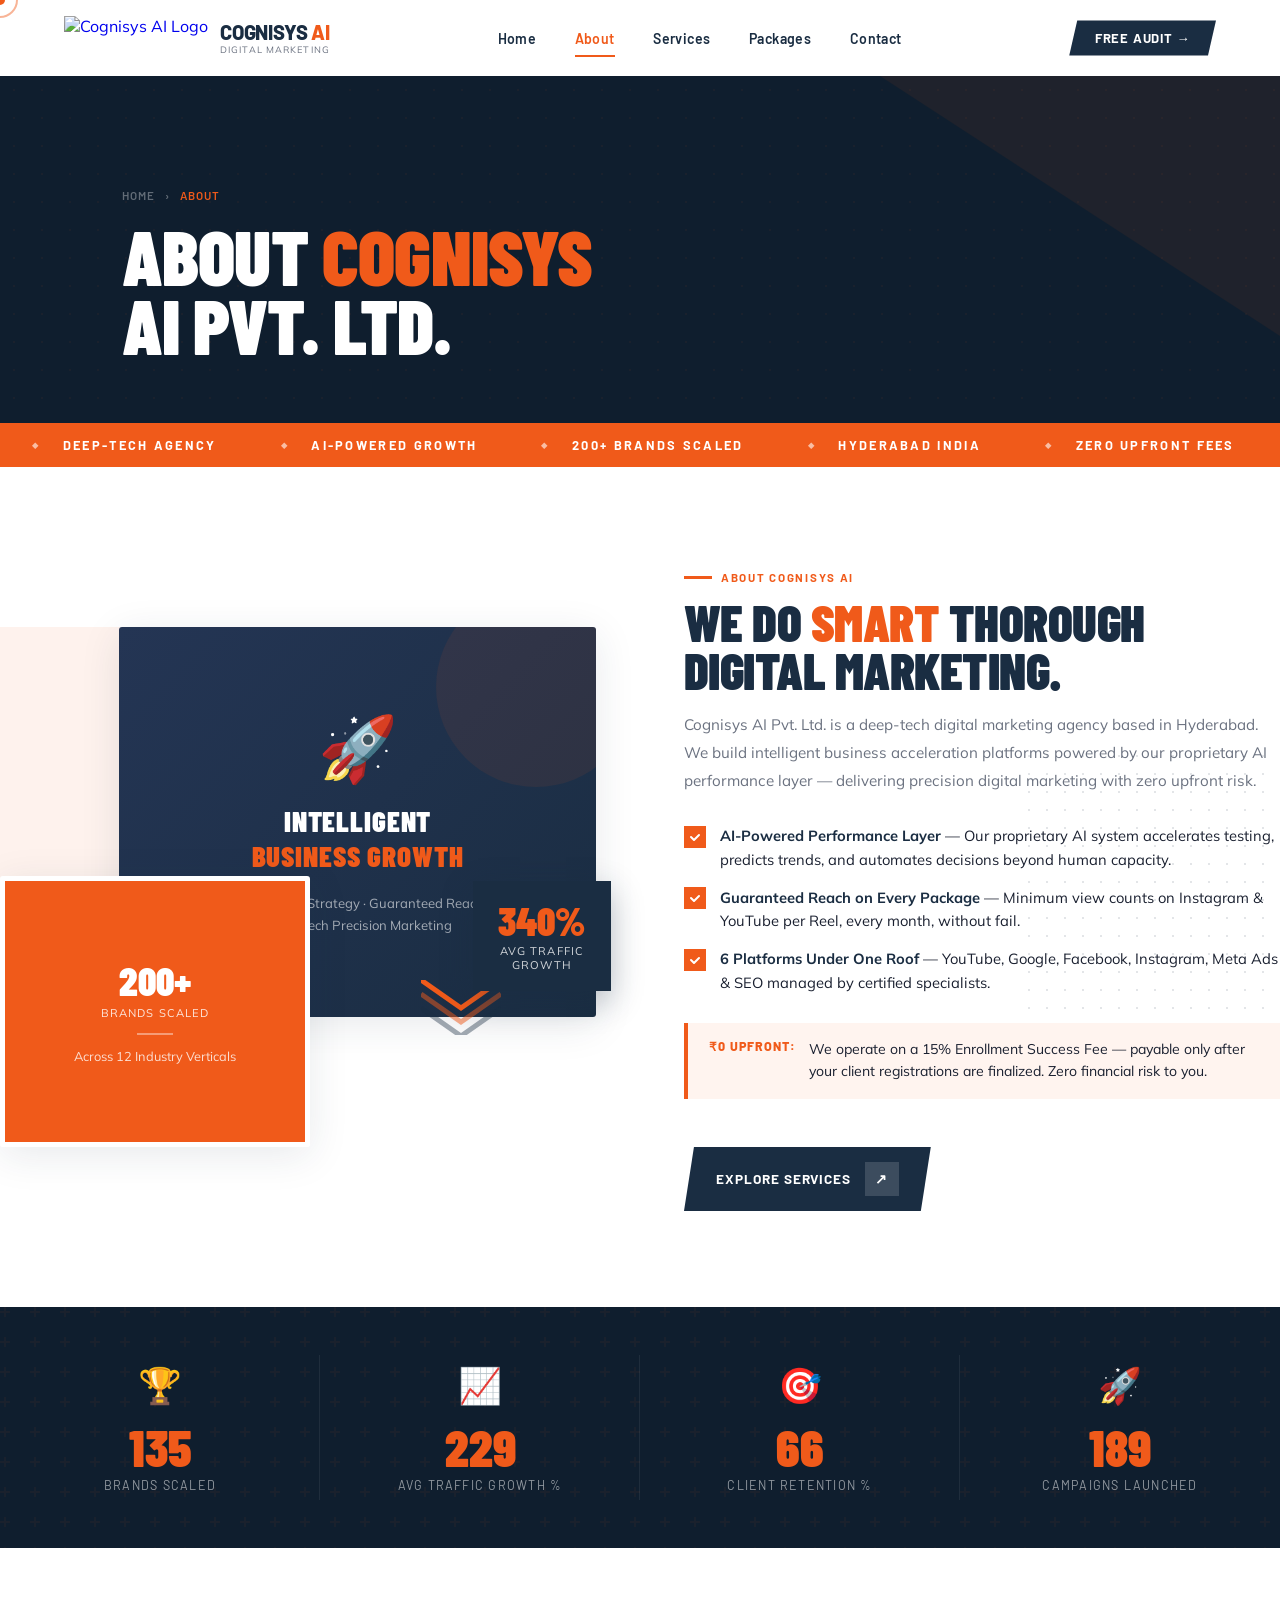
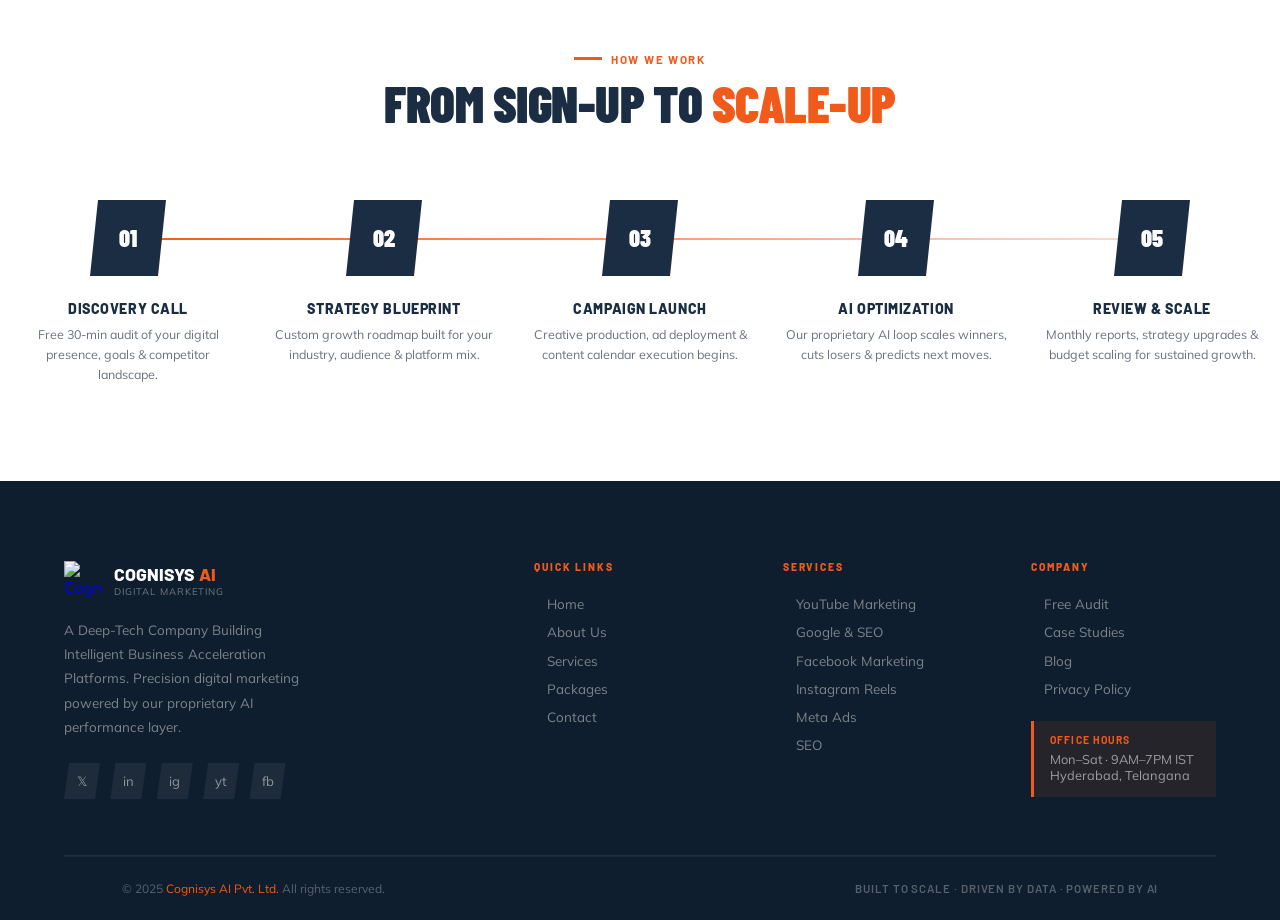
==== about.html @ be010ecb "first commit" ====
<!DOCTYPE html>
<html lang="en">

<head>
  <meta charset="UTF-8" />
  <meta name="viewport" content="width=device-width, initial-scale=1.0" />
  <title>About — Cognisys AI | Digital Marketing Agency Hyderabad</title>
  <link
    href="https://fonts.googleapis.com/css2?family=Barlow:ital,wght@0,400;0,500;0,600;0,700;0,800;0,900;1,700&family=Barlow+Condensed:wght@600;700;800;900&family=Mulish:wght@300;400;500;600;700&display=swap"
    rel="stylesheet">
  <link rel="stylesheet" href="shared.css">
  <style>
    /* Page banner */
    .page-banner {
      background: var(--navy2);
      padding: 7rem 5% 4rem;
      margin-top: 76px;
      position: relative;
      overflow: hidden;
    }

    .page-banner::before {
      content: '';
      position: absolute;
      top: 0;
      right: 0;
      width: 0;
      height: 0;
      border-top: 260px solid rgba(240, 90, 26, .07);
      border-left: 400px solid transparent;
    }

    .page-banner::after {
      content: '';
      position: absolute;
      inset: 0;
      background-image: radial-gradient(circle, rgba(240, 90, 26, .12) 1px, transparent 1px);
      background-size: 28px 28px;
      opacity: .4;
    }

    .pb-inner {
      position: relative;
      z-index: 1;
    }

    .pb-breadcrumb {
      display: flex;
      align-items: center;
      gap: .6rem;
      font-family: var(--font);
      font-size: .72rem;
      font-weight: 600;
      color: rgba(255, 255, 255, .35);
      letter-spacing: .1em;
      text-transform: uppercase;
      margin-bottom: 1.2rem;
    }

    .pb-breadcrumb a {
      color: rgba(255, 255, 255, .35);
      text-decoration: none;
      transition: color .2s;
    }

    .pb-breadcrumb a:hover {
      color: var(--orange);
    }

    .pb-breadcrumb span {
      color: var(--orange);
    }

    .pb-title {
      font-family: var(--display);
      font-weight: 900;
      font-size: clamp(2.8rem, 6vw, 5rem);
      color: #fff;
      text-transform: uppercase;
      letter-spacing: -.01em;
      line-height: .9;
    }

    .pb-title span {
      color: var(--orange);
    }

    /* About section */
    #about {
      background: var(--white);
    }

    .about-grid {
      display: grid;
      grid-template-columns: 1fr 1fr;
      gap: 5.5rem;
      align-items: center;
    }

    .about-imgs {
      position: relative;
      height: 520px;
    }

    .ai-bg-shape {
      position: absolute;
      top: 0;
      left: 0;
      width: 48%;
      height: 90%;
      background: var(--orange);
      clip-path: polygon(0 0, 85% 0, 100% 100%, 0 100%);
      opacity: .08;
    }

    .ai-main {
      position: absolute;
      right: 0;
      top: 0;
      width: 80%;
      height: 75%;
      border-radius: 3px;
      overflow: hidden;
      box-shadow: var(--sh);
    }

    .ai-small {
      position: absolute;
      left: 0;
      bottom: 0;
      width: 52%;
      height: 52%;
      border-radius: 3px;
      overflow: hidden;
      box-shadow: var(--sh);
      border: 5px solid #fff;
      z-index: 2;
    }

    .ai-chevron {
      position: absolute;
      right: 16%;
      top: 68%;
      z-index: 3;
    }

    .ai-exp-badge {
      position: absolute;
      right: -15px;
      bottom: 30%;
      background: var(--navy);
      color: #fff;
      padding: 1.2rem 1.6rem;
      z-index: 4;
      text-align: center;
      min-width: 130px;
      box-shadow: 0 10px 30px rgba(26, 45, 66, .3);
    }

    .aeb-num {
      font-family: var(--display);
      font-weight: 900;
      font-size: 2.5rem;
      color: var(--orange);
      line-height: 1;
    }

    .aeb-txt {
      font-size: .7rem;
      letter-spacing: .1em;
      text-transform: uppercase;
      opacity: .8;
      margin-top: .2rem;
    }

    .ac-checks {
      margin: 1.8rem 0;
      display: flex;
      flex-direction: column;
      gap: .9rem;
    }

    .ac-check {
      display: flex;
      align-items: flex-start;
      gap: .9rem;
    }

    .acc-icon {
      width: 22px;
      height: 22px;
      background: var(--orange);
      display: flex;
      align-items: center;
      justify-content: center;
      flex-shrink: 0;
      margin-top: .1rem;
    }

    .acc-icon svg {
      width: 12px;
      height: 12px;
    }

    .acc-text {
      font-size: .92rem;
      color: var(--text);
      line-height: 1.6;
    }

    .acc-text strong {
      color: var(--navy);
      font-weight: 700;
    }

    .ac-highlight {
      display: flex;
      align-items: flex-start;
      gap: .8rem;
      background: var(--orange-pale);
      border-left: 4px solid var(--orange);
      padding: 1rem 1.3rem;
      margin: 1.5rem 0;
    }

    .ach-label {
      font-family: var(--font);
      font-size: .78rem;
      font-weight: 800;
      color: var(--orange);
      text-transform: uppercase;
      letter-spacing: .08em;
      white-space: nowrap;
    }

    .ach-text {
      font-size: .88rem;
      color: var(--text);
      line-height: 1.55;
    }

    /* Stats */
    #stats {
      background: var(--navy2);
    }

    .stats-grid {
      display: grid;
      grid-template-columns: 1fr 1fr 1fr 1fr;
      gap: 0;
      position: relative;
      z-index: 1;
    }

    .stats-grid::before {
      content: '';
      position: absolute;
      inset: 0;
      background: url("data:image/svg+xml,%3Csvg width='60' height='60' viewBox='0 0 60 60' xmlns='http://www.w3.org/2000/svg'%3E%3Cg fill='none' fill-rule='evenodd'%3E%3Cg fill='%23f05a1a' fill-opacity='0.05'%3E%3Cpath d='M36 34v-4h-2v4h-4v2h4v4h2v-4h4v-2h-4zm0-30V0h-2v4h-4v2h4v4h2V6h4V4h-4zM6 34v-4H4v4H0v2h4v4h2v-4h4v-2H6zM6 4V0H4v4H0v2h4v4h2V6h4V4H6z'/%3E%3C/g%3E%3C/g%3E%3C/svg%3E");
    }

    .stat-item {
      padding: 3.5rem 2.5rem;
      text-align: center;
      position: relative;
    }

    .stat-item:not(:last-child)::after {
      content: '';
      position: absolute;
      right: 0;
      top: 20%;
      bottom: 20%;
      width: 1px;
      background: rgba(255, 255, 255, .07);
    }

    .si-icon {
      font-size: 2.2rem;
      margin-bottom: .85rem;
      display: block;
    }

    .si-num {
      font-family: var(--display);
      font-weight: 900;
      font-size: 3.2rem;
      color: var(--orange);
      line-height: 1;
    }

    .si-lbl {
      font-family: var(--font);
      font-size: .78rem;
      color: rgba(255, 255, 255, .55);
      text-transform: uppercase;
      letter-spacing: .1em;
      margin-top: .4rem;
    }

    /* Process */
    #process {
      background: var(--white);
    }

    .process-steps {
      display: grid;
      grid-template-columns: repeat(5, 1fr);
      gap: 0;
      margin-top: 4.5rem;
      position: relative;
    }

    .process-steps::before {
      content: '';
      position: absolute;
      top: 38px;
      left: 10%;
      right: 10%;
      height: 2px;
      background: linear-gradient(90deg, var(--orange), rgba(240, 90, 26, .2));
    }

    .ps-item {
      text-align: center;
      padding: 0 1rem;
      position: relative;
      z-index: 1;
    }

    .ps-num {
      width: 76px;
      height: 76px;
      background: var(--navy);
      color: #fff;
      font-family: var(--display);
      font-weight: 900;
      font-size: 1.5rem;
      display: flex;
      align-items: center;
      justify-content: center;
      margin: 0 auto 1.5rem;
      clip-path: polygon(8px 0%, 100% 0%, calc(100% - 8px) 100%, 0% 100%);
      transition: all .3s;
    }

    .ps-item:hover .ps-num {
      background: var(--orange);
    }

    .ps-title {
      font-family: var(--font);
      font-weight: 800;
      font-size: .88rem;
      color: var(--navy);
      text-transform: uppercase;
      letter-spacing: .04em;
      margin-bottom: .5rem;
    }

    .ps-desc {
      font-size: .78rem;
      color: var(--muted);
      line-height: 1.6;
    }

    /* Responsive */
    @media(max-width:1100px) {
      .about-grid {
        grid-template-columns: 1fr;
      }

      .about-imgs {
        display: none;
      }

      .stats-grid {
        grid-template-columns: 1fr 1fr;
      }

      .process-steps {
        grid-template-columns: repeat(3, 1fr);
      }

      .process-steps::before {
        display: none;
      }
    }

    @media(max-width:600px) {
      .process-steps {
        grid-template-columns: 1fr 1fr;
      }

      .stats-grid {
        grid-template-columns: 1fr 1fr;
      }
    }
  </style>
</head>

<body>

  <div class="cur" id="cur"></div>
  <div class="cur-ring" id="cr"></div>

  <!-- MOBILE MENU -->
  <div class="mob-menu" id="mobMenu">
    <button class="mob-close" id="mobClose">✕</button>
    <a href="home.html">Home</a>
    <a href="about.html">About</a>
    <a href="services.html">Services</a>
    <a href="packages.html">Packages</a>
    <a href="contact.html">Contact</a>
  </div>

  <!-- NAVBAR -->
  <nav id="navbar">
    <div class="nav-inner">
      <a href="home.html" class="nav-logo">
        <img src="logo.png" alt="Cognisys AI Logo" class="logo-icon" />
        <div class="nav-logo-txt">
          <div class="nlt-main">COGNISYS <span>AI</span></div>
          <div class="nlt-sub">Digital Marketing </div>
        </div>
      </a>
      <ul class="nav-links">
        <li><a href="home.html">Home</a></li>
        <li class="active"><a href="about.html">About</a></li>
        <li><a href="services.html">Services</a></li>
        <li><a href="packages.html">Packages</a></li>
        <li><a href="contact.html">Contact</a></li>
      </ul>
      <div class="nav-right">

        <a href="contact.html" class="nav-cta">Free Audit →</a>
      </div>
      <button class="hamburger" id="hamburger"><span></span><span></span><span></span></button>
    </div>
  </nav>

  <!-- PAGE BANNER -->
  <div class="page-banner">
    <div class="container pb-inner">
      <div class="pb-breadcrumb"><a href="home.html">Home</a> › <span>About</span></div>
      <div class="pb-title">About <span>Cognisys</span><br>AI Pvt. Ltd.</div>
    </div>
  </div>

  <!-- MARQUEE -->
  <div class="marquee-wrap">
    <div class="mq-track">
      <div class="mq-item">Deep-Tech Agency</div>
      <div class="mq-item">AI-Powered Growth</div>
      <div class="mq-item">200+ Brands Scaled</div>
      <div class="mq-item">Hyderabad India</div>
      <div class="mq-item">Zero Upfront Fees</div>
      <div class="mq-item">15% Success Fee</div>
      <div class="mq-item">6 Platforms</div>
      <div class="mq-item">Guaranteed Results</div>
      <div class="mq-item">Deep-Tech Agency</div>
      <div class="mq-item">AI-Powered Growth</div>
      <div class="mq-item">200+ Brands Scaled</div>
      <div class="mq-item">Hyderabad India</div>
      <div class="mq-item">Zero Upfront Fees</div>
      <div class="mq-item">15% Success Fee</div>
      <div class="mq-item">6 Platforms</div>
      <div class="mq-item">Guaranteed Results</div>
    </div>
  </div>

  <!-- ABOUT SECTION -->
  <section id="about">
    <div class="sec-pad container">
      <div class="dot-bg-right"></div>
      <div class="about-grid">
        <div class="about-imgs reveal-left">
          <div class="ai-bg-shape"></div>
          <div class="ai-main">
            <div
              style="width:100%;height:100%;background:linear-gradient(135deg,#243554 0%,#1a2d42 100%);display:flex;align-items:center;justify-content:center;position:relative;overflow:hidden;">
              <div
                style="position:absolute;top:-40px;right:-40px;width:200px;height:200px;background:rgba(240,90,26,.08);border-radius:50%;">
              </div>
              <div style="position:relative;z-index:1;text-align:center;padding:2rem;">
                <div style="font-size:4rem;margin-bottom:1rem;">🚀</div>
                <div
                  style="font-family:'Barlow Condensed',sans-serif;font-weight:900;font-size:1.8rem;color:#fff;text-transform:uppercase;letter-spacing:.03em;">
                  Intelligent<br><span style="color:#f05a1a">Business Growth</span></div>
                <div
                  style="margin-top:1.2rem;font-family:'Mulish',sans-serif;font-size:.82rem;color:rgba(255,255,255,.6);line-height:1.7;">
                  AI-Powered Strategy · Guaranteed Reach<br>Deep-Tech Precision Marketing</div>
              </div>
            </div>
          </div>
          <div class="ai-small">
            <div
              style="width:100%;height:100%;background:var(--orange);display:flex;flex-direction:column;align-items:center;justify-content:center;padding:1.5rem;text-align:center;">
              <div
                style="font-family:'Barlow Condensed',sans-serif;font-weight:900;font-size:2.5rem;color:#fff;line-height:1;">
                200+</div>
              <div
                style="font-family:'Mulish',sans-serif;font-size:.7rem;color:rgba(255,255,255,.85);text-transform:uppercase;letter-spacing:.1em;margin:.4rem 0 .8rem;">
                Brands Scaled</div>
              <div style="width:36px;height:2px;background:rgba(255,255,255,.4);margin-bottom:.8rem;"></div>
              <div style="font-family:'Mulish',sans-serif;font-size:.8rem;color:rgba(255,255,255,.8);">Across 12
                Industry Verticals</div>
            </div>
          </div>
          <div class="ai-chevron">
            <svg width="80" height="55" viewBox="0 0 80 55" fill="none">
              <path d="M0 0 L40 28 L80 0" stroke="#f05a1a" stroke-width="5" fill="none" />
              <path d="M0 14 L40 42 L80 14" stroke="#f05a1a" stroke-width="5" fill="none" opacity="0.5" />
              <path d="M0 28 L40 56 L80 28" stroke="#1a2d42" stroke-width="5" fill="none" opacity="0.4" />
            </svg>
          </div>
          <div class="ai-exp-badge">
            <div class="aeb-num">340%</div>
            <div class="aeb-txt">Avg Traffic<br>Growth</div>
          </div>
        </div>

        <div class="about-content reveal-right">
          <div class="sec-tag">About Cognisys AI</div>
          <h2 class="sec-title">We Do <span class="or">Smart</span> Thorough<br>Digital Marketing.</h2>
          <p class="sec-desc">Cognisys AI Pvt. Ltd. is a deep-tech digital marketing agency based in Hyderabad. We build
            intelligent business acceleration platforms powered by our proprietary AI performance layer — delivering
            precision digital marketing with zero upfront risk.</p>
          <div class="ac-checks">
            <div class="ac-check">
              <div class="acc-icon"><svg viewBox="0 0 12 12" fill="none">
                  <path d="M2 6l3 3 5-5" stroke="#fff" stroke-width="2" stroke-linecap="round"
                    stroke-linejoin="round" />
                </svg></div>
              <div class="acc-text"><strong>AI-Powered Performance Layer</strong> — Our proprietary AI system
                accelerates testing, predicts trends, and automates decisions beyond human capacity.</div>
            </div>
            <div class="ac-check">
              <div class="acc-icon"><svg viewBox="0 0 12 12" fill="none">
                  <path d="M2 6l3 3 5-5" stroke="#fff" stroke-width="2" stroke-linecap="round"
                    stroke-linejoin="round" />
                </svg></div>
              <div class="acc-text"><strong>Guaranteed Reach on Every Package</strong> — Minimum view counts on
                Instagram & YouTube per Reel, every month, without fail.</div>
            </div>
            <div class="ac-check">
              <div class="acc-icon"><svg viewBox="0 0 12 12" fill="none">
                  <path d="M2 6l3 3 5-5" stroke="#fff" stroke-width="2" stroke-linecap="round"
                    stroke-linejoin="round" />
                </svg></div>
              <div class="acc-text"><strong>6 Platforms Under One Roof</strong> — YouTube, Google, Facebook, Instagram,
                Meta Ads & SEO managed by certified specialists.</div>
            </div>
          </div>
          <div class="ac-highlight">
            <span class="ach-label">₹0 Upfront:</span>
            <span class="ach-text">We operate on a 15% Enrollment Success Fee — payable only after your client
              registrations are finalized. Zero financial risk to you.</span>
          </div>
          <a href="services.html" class="btn-navy"><span>Explore Services</span><span class="arr-box">↗</span></a>
        </div>
      </div>
    </div>
  </section>

  <!-- STATS -->
  <section id="stats">
    <div class="stats-grid">
      <div class="stat-item reveal"><span class="si-icon">🏆</span>
        <div class="si-num" data-target="200">0</div>
        <div class="si-lbl">Brands Scaled</div>
      </div>
      <div class="stat-item reveal d1"><span class="si-icon">📈</span>
        <div class="si-num" data-target="340">0</div>
        <div class="si-lbl">Avg Traffic Growth %</div>
      </div>
      <div class="stat-item reveal d2"><span class="si-icon">🎯</span>
        <div class="si-num" data-target="98">0</div>
        <div class="si-lbl">Client Retention %</div>
      </div>
      <div class="stat-item reveal d3"><span class="si-icon">🚀</span>
        <div class="si-num" data-target="280">0</div>
        <div class="si-lbl">Campaigns Launched</div>
      </div>
    </div>
  </section>

  <!-- PROCESS -->
  <section id="process">
    <div class="sec-pad container">
      <div style="text-align:center;max-width:600px;margin:0 auto 1rem;" class="reveal">
        <div class="sec-tag" style="justify-content:center;">How We Work</div>
        <h2 class="sec-title">From Sign-Up to <span class="or">Scale-Up</span></h2>
      </div>
      <div class="process-steps">
        <div class="ps-item reveal d1">
          <div class="ps-num">01</div>
          <div class="ps-title">Discovery Call</div>
          <div class="ps-desc">Free 30-min audit of your digital presence, goals & competitor landscape.</div>
        </div>
        <div class="ps-item reveal d2">
          <div class="ps-num">02</div>
          <div class="ps-title">Strategy Blueprint</div>
          <div class="ps-desc">Custom growth roadmap built for your industry, audience & platform mix.</div>
        </div>
        <div class="ps-item reveal d3">
          <div class="ps-num">03</div>
          <div class="ps-title">Campaign Launch</div>
          <div class="ps-desc">Creative production, ad deployment & content calendar execution begins.</div>
        </div>
        <div class="ps-item reveal d4">
          <div class="ps-num">04</div>
          <div class="ps-title">AI Optimization</div>
          <div class="ps-desc">Our proprietary AI loop scales winners, cuts losers & predicts next moves.</div>
        </div>
        <div class="ps-item reveal d5">
          <div class="ps-num">05</div>
          <div class="ps-title">Review & Scale</div>
          <div class="ps-desc">Monthly reports, strategy upgrades & budget scaling for sustained growth.</div>
        </div>
      </div>
    </div>
  </section>

  <!-- FOOTER -->
  <footer>
    <div class="container">
      <div class="footer-top">
        <div class="ft-about">
          <a href="home.html" class="ft-logo">
            <img src="logo.png" alt="Cognisys AI Logo" style="width: 38px; height: 38px; object-fit: contain;" />
            <div>
              <div style="font-family:var(--font);font-weight:800;font-size:1.1rem;color:#fff;">COGNISYS <span
                  style="color:var(--orange)">AI</span></div>
              <div
                style="font-family:var(--body);font-size:.6rem;color:rgba(255,255,255,.4);letter-spacing:.1em;text-transform:uppercase;">
                Digital Marketing</div>
            </div>
          </a>
          <p class="ft-desc">A Deep-Tech Company Building Intelligent Business Acceleration Platforms. Precision digital
            marketing powered by our proprietary AI performance layer.</p>
          <div class="ft-social"><a href="#" class="fsoc">𝕏</a><a href="https://www.linkedin.com/company/cognisys-ai/"
              target="_blank" class="fsoc">in</a><a
              href="https://www.instagram.com/cognisysai.media?igsh=MWU1dmE3bGZmanlteg==" target="_blank"
              class="fsoc">ig</a><a href="https://youtube.com/@aitechfeed?si=zRnFGO1Nfv3mKDiq" target="_blank"
              class="fsoc">yt</a><a
              href="https://www.facebook.com/profile.php?id=61588584663365&amp;mibextid=rS40aB7S9Ucbxw6v"
              target="_blank" class="fsoc">fb</a></div>
        </div>
        <div>
          <div class="ft-col-title">Quick Links</div>
          <ul class="ft-links">
            <li><a href="home.html">Home</a></li>
            <li><a href="about.html">About Us</a></li>
            <li><a href="services.html">Services</a></li>
            <li><a href="packages.html">Packages</a></li>
            <li><a href="contact.html">Contact</a></li>
          </ul>
        </div>
        <div>
          <div class="ft-col-title">Services</div>
          <ul class="ft-links">
            <li><a href="services.html#svc-youtube">YouTube Marketing</a></li>
            <li><a href="services.html#svc-google">Google & SEO</a></li>
            <li><a href="services.html#svc-facebook">Facebook Marketing</a></li>
            <li><a href="services.html#svc-instagram">Instagram Reels</a></li>
            <li><a href="services.html#svc-meta">Meta Ads</a></li>
            <li><a href="services.html#svc-seo">SEO</a></li>
          </ul>
        </div>
        <div>
          <div class="ft-col-title">Company</div>
          <ul class="ft-links">
            <li><a href="contact.html">Free Audit</a></li>
            <li><a href="#">Case Studies</a></li>
            <li><a href="#">Blog</a></li>
            <li><a href="#">Privacy Policy</a></li>
          </ul>
          <div
            style="margin-top:1.5rem;background:rgba(240,90,26,.1);border-left:3px solid var(--orange);padding:.85rem 1rem;">
            <div
              style="font-family:var(--font);font-size:.65rem;font-weight:700;color:var(--orange);letter-spacing:.1em;text-transform:uppercase;margin-bottom:.3rem;">
              Office Hours</div>
            <div style="font-size:.8rem;color:rgba(255,255,255,.55);">Mon–Sat · 9AM–7PM IST</div>
            <div style="font-size:.8rem;color:rgba(255,255,255,.55);">Hyderabad, Telangana</div>
          </div>
        </div>
      </div>
      <div class="footer-bottom">
        <div class="fb-copy">© 2025 <span>Cognisys AI Pvt. Ltd.</span> All rights reserved.</div>
        <div class="fb-tagline">Built to Scale · Driven by Data · Powered by AI</div>
      </div>
    </div>
  </footer>

  <script src="shared.js"></script>
</body>

</html>
---- shared.css ----
/* ═══════════════════════════════════════════════════
   ROOT & RESET — COGNISYS AI
═══════════════════════════════════════════════════ */
*,*::before,*::after{box-sizing:border-box;margin:0;padding:0;}
:root{
  --orange:#f05a1a;
  --orange2:#ff7a3d;
  --orange-pale:#fff4ef;
  --navy:#1a2d42;
  --navy2:#0f1e2e;
  --navy3:#243554;
  --white:#ffffff;
  --bg:#f8f9fb;
  --text:#1a2030;
  --muted:#6b7280;
  --border:#e5e7eb;
  --font:'Barlow',sans-serif;
  --display:'Barlow Condensed',sans-serif;
  --body:'Mulish',sans-serif;
  --sh:0 8px 40px rgba(26,45,66,.1);
  --sh2:0 20px 60px rgba(240,90,26,.2);
}
html{scroll-behavior:smooth;}
body{background:var(--white);color:var(--text);font-family:var(--body);overflow-x:hidden;cursor:none;}
img{display:block;width:100%;height:100%;object-fit:cover;}
::-webkit-scrollbar{width:4px;}
::-webkit-scrollbar-thumb{background:var(--orange);border-radius:2px;}

/* ── CURSOR ── */
.cur{width:10px;height:10px;background:var(--orange);border-radius:50%;position:fixed;pointer-events:none;z-index:9999;transform:translate(-50%,-50%);transition:transform .1s;}
.cur-ring{width:36px;height:36px;border:2px solid var(--orange);border-radius:50%;position:fixed;pointer-events:none;z-index:9998;transform:translate(-50%,-50%);transition:all .18s ease;opacity:.45;}

/* ── NAVBAR ── */
nav{position:fixed;top:0;left:0;right:0;z-index:300;background:var(--white);transition:all .3s;}
.nav-inner{display:flex;align-items:center;justify-content:space-between;padding:0 5%;height:76px;}
nav.scrolled{box-shadow:0 4px 24px rgba(26,45,66,.1);}
.nav-logo{display:flex;align-items:center;gap:.75rem;text-decoration:none;position:relative;}

.logo-icon{height:44px;width:auto;max-width:200px;object-fit:contain;flex-shrink:0;}
.nav-logo-txt{display:flex;flex-direction:column;}
.nlt-main{font-family:var(--font);font-weight:800;font-size:1.25rem;color:var(--navy);letter-spacing:-.01em;line-height:1;}
.nlt-main span{color:var(--orange);}
.nlt-sub{font-family:var(--body);font-size:.58rem;color:var(--muted);letter-spacing:.12em;text-transform:uppercase;line-height:1;margin-top:.15rem;}
.nav-links{display:flex;gap:0;list-style:none;align-items:center;}
.nav-links > li{position:relative;}
.nav-links > li > a{display:block;font-family:var(--font);font-weight:600;font-size:.88rem;color:var(--navy);text-decoration:none;padding:.5rem 1.2rem;letter-spacing:.03em;transition:color .2s;position:relative;}
.nav-links > li > a::after{content:'';position:absolute;bottom:-2px;left:50%;right:50%;height:2px;background:var(--orange);transition:all .25s;}
.nav-links > li:hover > a{color:var(--orange);}
.nav-links > li:hover > a::after{left:1.2rem;right:1.2rem;}
.nav-links > li.active > a{color:var(--orange);}
.nav-links > li.active > a::after{left:1.2rem;right:1.2rem;}
.nav-links li.has-drop .drop{display:none;position:absolute;top:100%;left:0;background:#fff;min-width:200px;box-shadow:0 12px 40px rgba(26,45,66,.12);border-top:3px solid var(--orange);padding:.5rem 0;z-index:200;}
.nav-links li.has-drop:hover .drop{display:block;}
.drop a{display:block;font-family:var(--font);font-size:.85rem;font-weight:500;color:var(--text);padding:.6rem 1.4rem;text-decoration:none;transition:all .2s;}
.drop a:hover{background:var(--orange-pale);color:var(--orange);padding-left:1.8rem;}
.drop-arr{font-size:.65rem;margin-left:.3rem;}
.nav-right{display:flex;align-items:center;gap:1rem;}
.nav-search{width:38px;height:38px;border:none;background:none;cursor:none;display:flex;align-items:center;justify-content:center;font-size:1.1rem;color:var(--muted);transition:color .2s;}
.nav-search:hover{color:var(--orange);}
.nav-cta{background:var(--navy);color:#fff;padding:.6rem 1.6rem;font-family:var(--font);font-weight:700;font-size:.82rem;letter-spacing:.06em;text-transform:uppercase;text-decoration:none;clip-path:polygon(8px 0%,100% 0%,calc(100% - 8px) 100%,0% 100%);transition:all .25s;white-space:nowrap;}
.nav-cta:hover{background:var(--orange);}
.hamburger{display:none;flex-direction:column;gap:5px;cursor:none;background:none;border:none;padding:.3rem;}
.hamburger span{width:24px;height:2px;background:var(--navy);display:block;transition:all .3s;}
.mob-menu{display:none;position:fixed;inset:0;background:rgba(26,45,66,.97);z-index:299;flex-direction:column;align-items:center;justify-content:center;gap:2rem;}
.mob-menu.open{display:flex;}
.mob-menu a{font-family:var(--display);font-size:2.2rem;font-weight:800;color:#fff;text-decoration:none;text-transform:uppercase;letter-spacing:.04em;transition:color .2s;}
.mob-menu a:hover{color:var(--orange);}
.mob-close{position:absolute;top:1.5rem;right:5%;background:none;border:none;color:#fff;font-size:1.8rem;cursor:none;}

/* ── MARQUEE ── */
.marquee-wrap{background:var(--orange);padding:.85rem 0;overflow:hidden;position:relative;z-index:1;}
.mq-track{display:flex;width:max-content;animation:mq 30s linear infinite;}
.mq-item{display:flex;align-items:center;gap:1.4rem;padding:0 2rem;font-family:var(--font);font-weight:700;font-size:.8rem;letter-spacing:.18em;text-transform:uppercase;color:#fff;white-space:nowrap;}
.mq-item::before{content:'◆';font-size:.5rem;opacity:.6;}
@keyframes mq{from{transform:translateX(0)}to{transform:translateX(-50%)}}

/* ── SECTION BASE ── */
section{position:relative;overflow:hidden;}
.container{max-width:1280px;margin:0 auto;padding:0 5%;}
.sec-pad{padding:6rem 0;}
.sec-tag{display:inline-flex;align-items:center;gap:.55rem;font-family:var(--font);font-size:.72rem;font-weight:700;color:var(--orange);letter-spacing:.15em;text-transform:uppercase;margin-bottom:.85rem;}
.sec-tag::before{content:'';width:28px;height:3px;background:var(--orange);}
.sec-title{font-family:var(--display);font-weight:900;font-size:clamp(2.2rem,4vw,3.5rem);line-height:.95;text-transform:uppercase;letter-spacing:-.01em;color:var(--navy);}
.sec-title .or{color:var(--orange);}
.sec-desc{font-size:.95rem;color:var(--muted);line-height:1.85;margin-top:1rem;}

/* ── DOT BG ── */
.dot-bg-right{position:absolute;right:-20px;top:50%;transform:translateY(-50%);width:280px;height:280px;background-image:radial-gradient(circle,rgba(26,45,66,.12) 1px,transparent 1px);background-size:18px 18px;pointer-events:none;}
.dot-bg-left{position:absolute;left:-20px;bottom:0;width:200px;height:200px;background-image:radial-gradient(circle,rgba(240,90,26,.15) 1px,transparent 1px);background-size:16px 16px;pointer-events:none;}

/* ── BUTTONS ── */
.btn-orange{display:inline-flex;align-items:center;gap:.7rem;background:var(--orange);color:#fff;padding:.88rem 2rem;font-family:var(--font);font-weight:700;font-size:.85rem;letter-spacing:.07em;text-transform:uppercase;text-decoration:none;clip-path:polygon(10px 0%,100% 0%,calc(100% - 10px) 100%,0% 100%);transition:all .3s;}
.btn-orange:hover{background:var(--orange2);transform:translateY(-3px);box-shadow:0 12px 30px rgba(240,90,26,.4);}
.btn-orange .arr{width:32px;height:32px;background:rgba(255,255,255,.2);display:flex;align-items:center;justify-content:center;font-size:.8rem;transition:transform .3s;}
.btn-orange:hover .arr{transform:translateX(4px);}
.btn-outline-w{display:inline-flex;align-items:center;gap:.7rem;border:2px solid rgba(255,255,255,.25);color:#fff;padding:.88rem 2rem;font-family:var(--font);font-weight:700;font-size:.85rem;letter-spacing:.07em;text-transform:uppercase;text-decoration:none;clip-path:polygon(10px 0%,100% 0%,calc(100% - 10px) 100%,0% 100%);transition:all .3s;}
.btn-outline-w:hover{border-color:var(--orange);color:var(--orange);}
.btn-navy{display:inline-flex;align-items:center;gap:.85rem;background:var(--navy);color:#fff;padding:.95rem 2rem;font-family:var(--font);font-weight:700;font-size:.85rem;letter-spacing:.07em;text-transform:uppercase;text-decoration:none;clip-path:polygon(10px 0%,100% 0%,calc(100% - 10px) 100%,0% 100%);transition:all .3s;margin-top:1.5rem;}
.btn-navy:hover{background:var(--orange);transform:translateY(-3px);}
.btn-navy .arr-box{width:34px;height:34px;background:rgba(255,255,255,.15);display:flex;align-items:center;justify-content:center;font-size:.85rem;transition:transform .3s;}
.btn-navy:hover .arr-box{transform:translateX(5px);}

/* ── FOOTER ── */
footer{background:var(--navy2);color:#fff;padding:5rem 0 0;}
.footer-top{display:grid;grid-template-columns:2.2fr 1fr 1fr 1fr;gap:4rem;padding-bottom:3.5rem;border-bottom:1px solid rgba(255,255,255,.07);}
.ft-logo{display:flex;align-items:center;gap:.75rem;text-decoration:none;margin-bottom:1.2rem;position:relative;}

.ft-desc{font-size:.84rem;color:rgba(255,255,255,.45);line-height:1.8;max-width:260px;margin-bottom:1.5rem;}
.ft-social{display:flex;gap:.65rem;}
.fsoc{width:36px;height:36px;background:rgba(255,255,255,.06);color:rgba(255,255,255,.5);display:flex;align-items:center;justify-content:center;font-size:.82rem;text-decoration:none;clip-path:polygon(5px 0%,100% 0%,calc(100% - 5px) 100%,0% 100%);transition:all .2s;}
.fsoc:hover{background:var(--orange);color:#fff;}
.ft-col-title{font-family:var(--font);font-size:.65rem;font-weight:800;letter-spacing:.18em;text-transform:uppercase;color:var(--orange);margin-bottom:1.4rem;}
.ft-links{list-style:none;display:flex;flex-direction:column;gap:.7rem;}
.ft-links a{font-size:.84rem;color:rgba(255,255,255,.45);text-decoration:none;transition:all .2s;display:flex;align-items:center;gap:.5rem;}
.ft-links a::before{content:'▸';font-size:.6rem;color:var(--orange);opacity:0;transition:opacity .2s;}
.ft-links a:hover{color:#fff;padding-left:.4rem;}
.ft-links a:hover::before{opacity:1;}
.footer-bottom{padding:1.5rem 5%;display:flex;justify-content:space-between;align-items:center;flex-wrap:wrap;gap:1rem;border-top:1px solid rgba(255,255,255,.05);}
.fb-copy{font-size:.75rem;color:rgba(255,255,255,.3);}
.fb-copy span{color:var(--orange);}
.fb-tagline{font-family:var(--font);font-size:.72rem;font-weight:600;color:rgba(255,255,255,.3);letter-spacing:.08em;text-transform:uppercase;}

/* ── REVEAL ANIMATIONS ── */
.reveal{opacity:0;transform:translateY(28px);transition:opacity .65s ease,transform .65s ease;}
.reveal.visible{opacity:1;transform:translateY(0);}
.reveal-left{opacity:0;transform:translateX(-30px);transition:opacity .65s ease,transform .65s ease;}
.reveal-left.visible{opacity:1;transform:translateX(0);}
.reveal-right{opacity:0;transform:translateX(30px);transition:opacity .65s ease,transform .65s ease;}
.reveal-right.visible{opacity:1;transform:translateX(0);}
.d1{transition-delay:.1s;}.d2{transition-delay:.2s;}.d3{transition-delay:.3s;}.d4{transition-delay:.4s;}.d5{transition-delay:.5s;}
@keyframes fadeUp{from{opacity:0;transform:translateY(22px)}to{opacity:1;transform:translateY(0)}}
@keyframes fadeIn{from{opacity:0}to{opacity:1}}
@keyframes float{0%,100%{transform:translateY(0)}50%{transform:translateY(-10px)}}

/* ── RESPONSIVE ── */
@media(max-width:900px){
  .nav-links,.nav-right{display:none;}
  .hamburger{display:flex;}
  .footer-top{grid-template-columns:1fr 1fr;}
}
@media(max-width:600px){
  .footer-top{grid-template-columns:1fr;}
  .footer-bottom{flex-direction:column;text-align:center;}
}
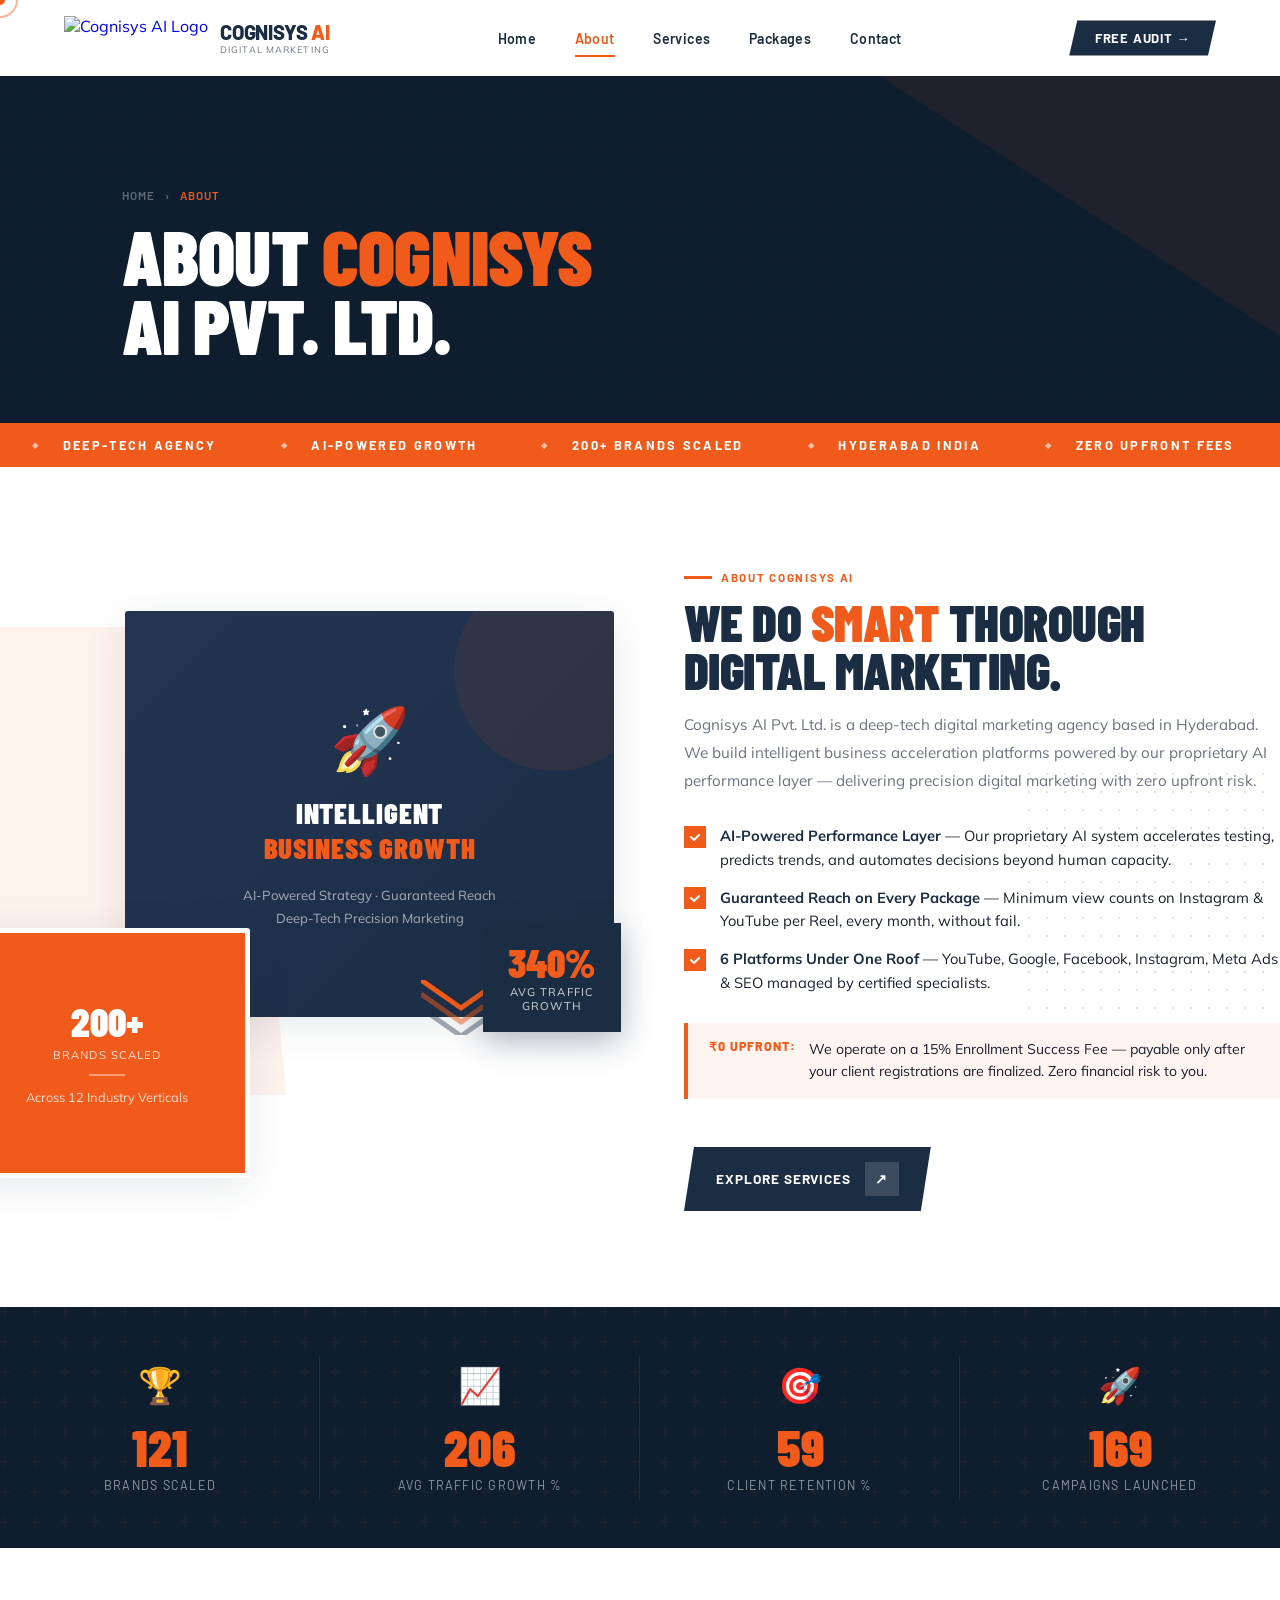
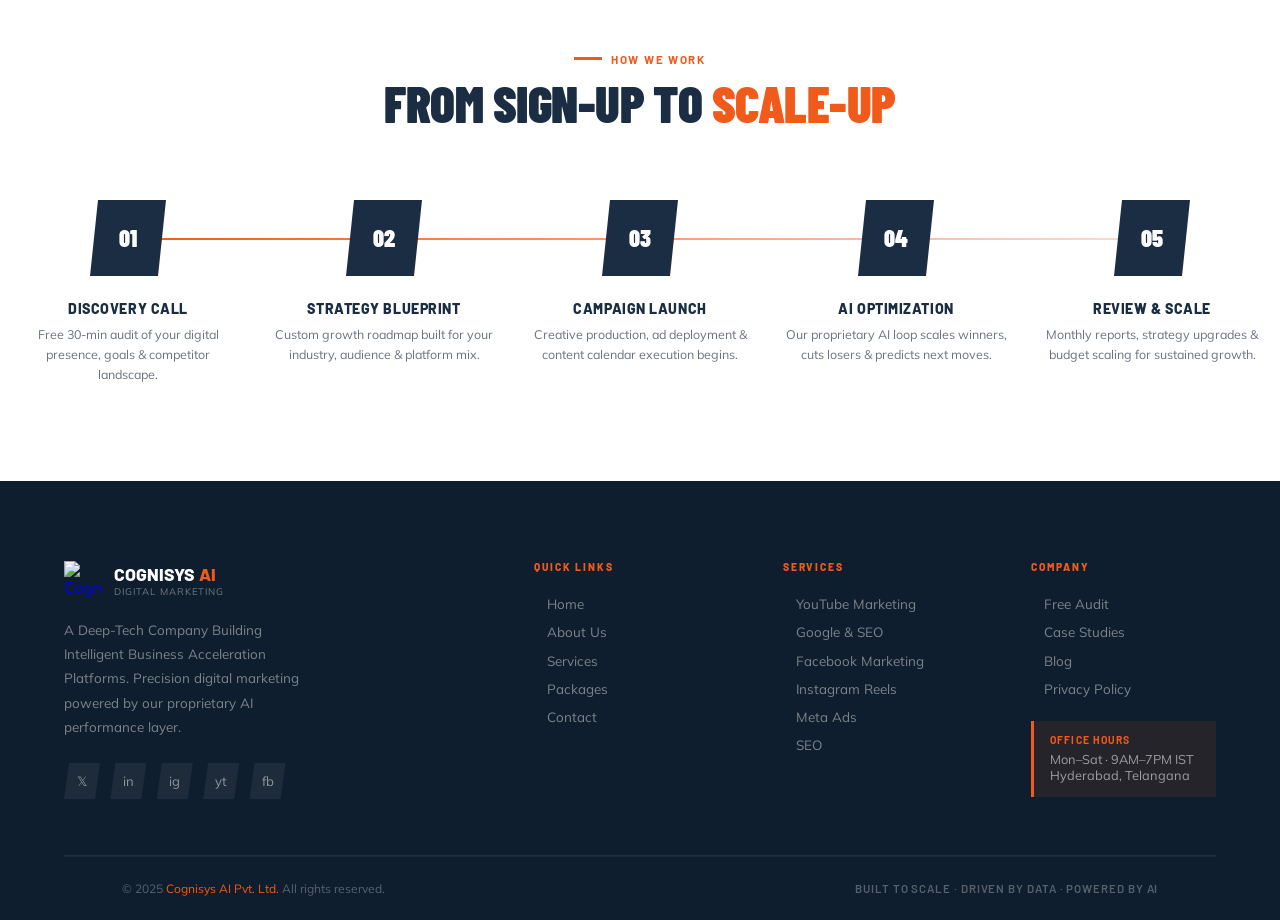
==== commit 3b572afc: "commit-2" ====
--- a/about.html
+++ b/about.html
@@ -115,10 +115,10 @@
 
     .ai-main {
       position: absolute;
-      right: 0;
-      top: 0;
-      width: 80%;
-      height: 75%;
+      right: -3%;
+      top: -3%;
+      width: 82%;
+      height: 78%;
       border-radius: 3px;
       overflow: hidden;
       box-shadow: var(--sh);
@@ -126,10 +126,10 @@
 
     .ai-small {
       position: absolute;
-      left: 0;
-      bottom: 0;
-      width: 52%;
-      height: 52%;
+      left: -6%;
+      bottom: -6%;
+      width: 48%;
+      height: 48%;
       border-radius: 3px;
       overflow: hidden;
       box-shadow: var(--sh);
@@ -146,8 +146,8 @@
 
     .ai-exp-badge {
       position: absolute;
-      right: -15px;
-      bottom: 30%;
+      right: -25px;
+      bottom: 22%;
       background: var(--navy);
       color: #fff;
       padding: 1.2rem 1.6rem;
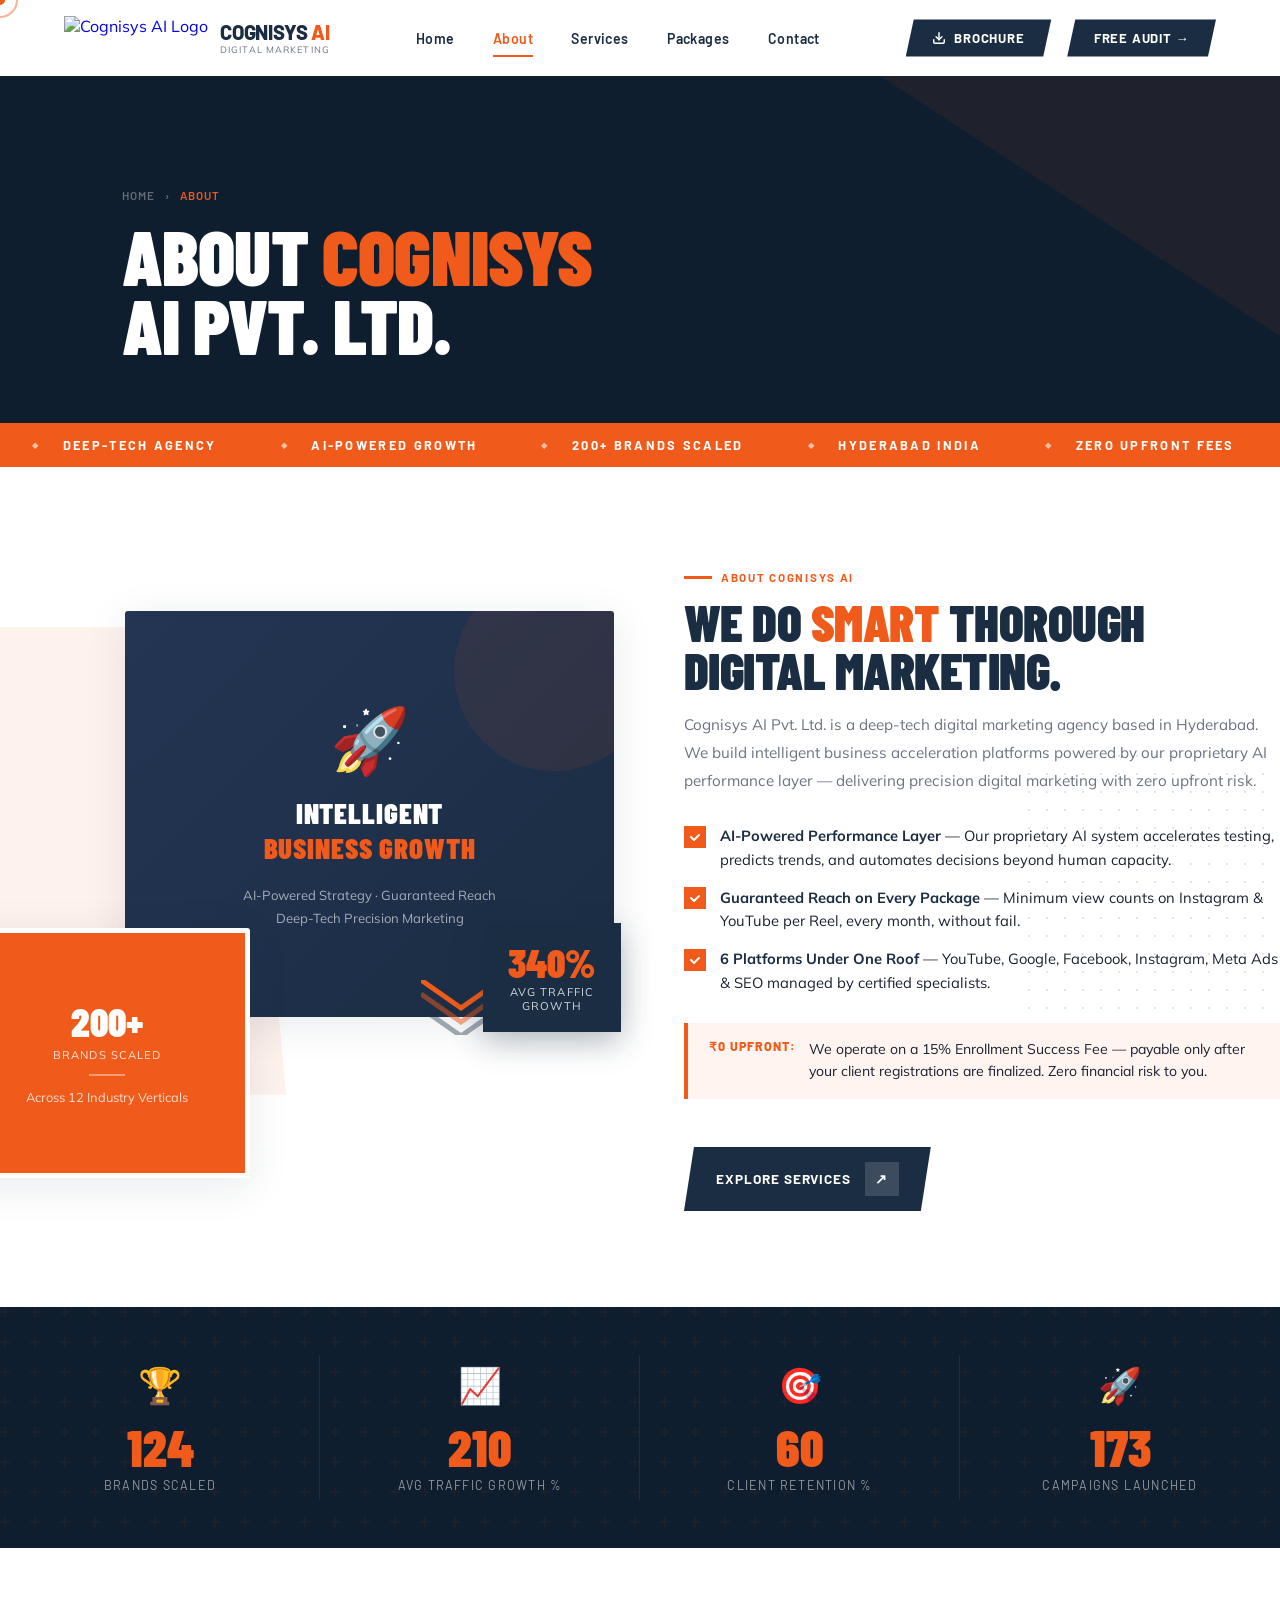
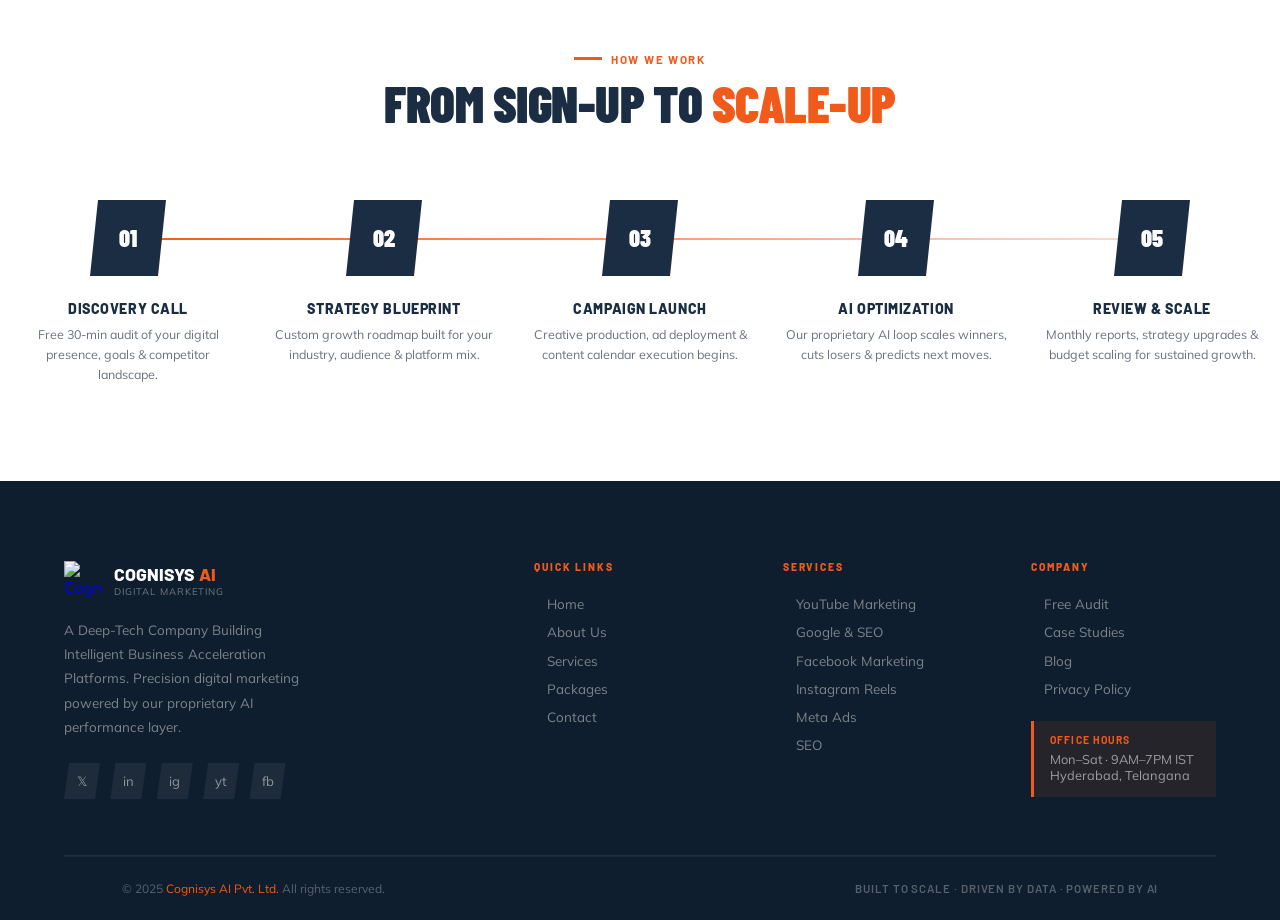
==== commit 88296d53: "commit-3" ====
--- a/about.html
+++ b/about.html
@@ -5,10 +5,11 @@
   <meta charset="UTF-8" />
   <meta name="viewport" content="width=device-width, initial-scale=1.0" />
   <title>About — Cognisys AI | Digital Marketing Agency Hyderabad</title>
+  <link rel="icon" type="image/png" href="assets/images/logo.png">
   <link
     href="https://fonts.googleapis.com/css2?family=Barlow:ital,wght@0,400;0,500;0,600;0,700;0,800;0,900;1,700&family=Barlow+Condensed:wght@600;700;800;900&family=Mulish:wght@300;400;500;600;700&display=swap"
     rel="stylesheet">
-  <link rel="stylesheet" href="shared.css">
+  <link rel="stylesheet" href="assets/css/shared.css">
   <style>
     /* Page banner */
     .page-banner {
@@ -412,13 +413,21 @@
     <a href="services.html">Services</a>
     <a href="packages.html">Packages</a>
     <a href="contact.html">Contact</a>
+    <a href="assets/docs/brochure.pdf" download="CognisysAI-Brochure.pdf" class="nav-brochure" style="margin-top: 1rem; font-size: 1.2rem; padding: 0.8rem 2rem;">
+      <svg width="20" height="20" viewBox="0 0 24 24" fill="none" stroke="currentColor" stroke-width="2.5" stroke-linecap="round" stroke-linejoin="round">
+        <path d="M21 15v4a2 2 0 0 1-2 2H5a2 2 0 0 1-2-2v-4"></path>
+        <polyline points="7 10 12 15 17 10"></polyline>
+        <line x1="12" y1="15" x2="12" y2="3"></line>
+      </svg>
+      Brochure
+    </a>
   </div>
 
   <!-- NAVBAR -->
   <nav id="navbar">
     <div class="nav-inner">
       <a href="home.html" class="nav-logo">
-        <img src="logo.png" alt="Cognisys AI Logo" class="logo-icon" />
+        <img src="assets/images/logo.png" alt="Cognisys AI Logo" class="logo-icon" />
         <div class="nav-logo-txt">
           <div class="nlt-main">COGNISYS <span>AI</span></div>
           <div class="nlt-sub">Digital Marketing </div>
@@ -432,7 +441,14 @@
         <li><a href="contact.html">Contact</a></li>
       </ul>
       <div class="nav-right">
-
+        <a href="assets/docs/brochure.pdf" download="CognisysAI-Brochure.pdf" class="nav-brochure">
+          <svg width="14" height="14" viewBox="0 0 24 24" fill="none" stroke="currentColor" stroke-width="2.5" stroke-linecap="round" stroke-linejoin="round">
+            <path d="M21 15v4a2 2 0 0 1-2 2H5a2 2 0 0 1-2-2v-4"></path>
+            <polyline points="7 10 12 15 17 10"></polyline>
+            <line x1="12" y1="15" x2="12" y2="3"></line>
+          </svg>
+          Brochure
+        </a>
         <a href="contact.html" class="nav-cta">Free Audit →</a>
       </div>
       <button class="hamburger" id="hamburger"><span></span><span></span><span></span></button>
@@ -628,7 +644,7 @@
       <div class="footer-top">
         <div class="ft-about">
           <a href="home.html" class="ft-logo">
-            <img src="logo.png" alt="Cognisys AI Logo" style="width: 38px; height: 38px; object-fit: contain;" />
+            <img src="assets/images/logo.png" alt="Cognisys AI Logo" style="width: 38px; height: 38px; object-fit: contain;" />
             <div>
               <div style="font-family:var(--font);font-weight:800;font-size:1.1rem;color:#fff;">COGNISYS <span
                   style="color:var(--orange)">AI</span></div>
@@ -693,7 +709,7 @@
     </div>
   </footer>
 
-  <script src="shared.js"></script>
+  <script src="assets/js/shared.js"></script>
 </body>
 
 </html>
--- a/assets/css/shared.css
+++ b/assets/css/shared.css
@@ -0,0 +1,149 @@
+/* ═══════════════════════════════════════════════════
+   ROOT & RESET — COGNISYS AI
+═══════════════════════════════════════════════════ */
+*,*::before,*::after{box-sizing:border-box;margin:0;padding:0;}
+:root{
+  --orange:#f05a1a;
+  --orange2:#ff7a3d;
+  --orange-pale:#fff4ef;
+  --navy:#1a2d42;
+  --navy2:#0f1e2e;
+  --navy3:#243554;
+  --white:#ffffff;
+  --bg:#f8f9fb;
+  --text:#1a2030;
+  --muted:#6b7280;
+  --border:#e5e7eb;
+  --font:'Barlow',sans-serif;
+  --display:'Barlow Condensed',sans-serif;
+  --body:'Mulish',sans-serif;
+  --sh:0 8px 40px rgba(26,45,66,.1);
+  --sh2:0 20px 60px rgba(240,90,26,.2);
+}
+html{scroll-behavior:smooth;}
+body{background:var(--white);color:var(--text);font-family:var(--body);overflow-x:hidden;cursor:none;}
+img{display:block;width:100%;height:100%;object-fit:cover;}
+::-webkit-scrollbar{width:4px;}
+::-webkit-scrollbar-thumb{background:var(--orange);border-radius:2px;}
+
+/* ── CURSOR ── */
+.cur{width:10px;height:10px;background:var(--orange);border-radius:50%;position:fixed;pointer-events:none;z-index:9999;transform:translate(-50%,-50%);transition:transform .1s;}
+.cur-ring{width:36px;height:36px;border:2px solid var(--orange);border-radius:50%;position:fixed;pointer-events:none;z-index:9998;transform:translate(-50%,-50%);transition:all .18s ease;opacity:.45;}
+
+/* ── NAVBAR ── */
+nav{position:fixed;top:0;left:0;right:0;z-index:300;background:var(--white);transition:all .3s;}
+.nav-inner{display:flex;align-items:center;justify-content:space-between;padding:0 5%;height:76px;}
+nav.scrolled{box-shadow:0 4px 24px rgba(26,45,66,.1);}
+.nav-logo{display:flex;align-items:center;gap:.75rem;text-decoration:none;position:relative;}
+
+.logo-icon{height:44px;width:auto;max-width:200px;object-fit:contain;flex-shrink:0;}
+.nav-logo-txt{display:flex;flex-direction:column;}
+.nlt-main{font-family:var(--font);font-weight:800;font-size:1.25rem;color:var(--navy);letter-spacing:-.01em;line-height:1;}
+.nlt-main span{color:var(--orange);}
+.nlt-sub{font-family:var(--body);font-size:.58rem;color:var(--muted);letter-spacing:.12em;text-transform:uppercase;line-height:1;margin-top:.15rem;}
+.nav-links{display:flex;gap:0;list-style:none;align-items:center;}
+.nav-links > li{position:relative;}
+.nav-links > li > a{display:block;font-family:var(--font);font-weight:600;font-size:.88rem;color:var(--navy);text-decoration:none;padding:.5rem 1.2rem;letter-spacing:.03em;transition:color .2s;position:relative;}
+.nav-links > li > a::after{content:'';position:absolute;bottom:-2px;left:50%;right:50%;height:2px;background:var(--orange);transition:all .25s;}
+.nav-links > li:hover > a{color:var(--orange);}
+.nav-links > li:hover > a::after{left:1.2rem;right:1.2rem;}
+.nav-links > li.active > a{color:var(--orange);}
+.nav-links > li.active > a::after{left:1.2rem;right:1.2rem;}
+.nav-links li.has-drop .drop{display:none;position:absolute;top:100%;left:0;background:#fff;min-width:200px;box-shadow:0 12px 40px rgba(26,45,66,.12);border-top:3px solid var(--orange);padding:.5rem 0;z-index:200;}
+.nav-links li.has-drop:hover .drop{display:block;}
+.drop a{display:block;font-family:var(--font);font-size:.85rem;font-weight:500;color:var(--text);padding:.6rem 1.4rem;text-decoration:none;transition:all .2s;}
+.drop a:hover{background:var(--orange-pale);color:var(--orange);padding-left:1.8rem;}
+.drop-arr{font-size:.65rem;margin-left:.3rem;}
+.nav-right{display:flex;align-items:center;gap:1rem;}
+.nav-search{width:38px;height:38px;border:none;background:none;cursor:none;display:flex;align-items:center;justify-content:center;font-size:1.1rem;color:var(--muted);transition:color .2s;}
+.nav-search:hover{color:var(--orange);}
+.nav-cta{border:1px solid transparent;background:var(--navy);color:#fff;padding:.6rem 1.6rem;font-family:var(--font);font-weight:700;font-size:.82rem;letter-spacing:.06em;text-transform:uppercase;text-decoration:none;clip-path:polygon(8px 0%,100% 0%,calc(100% - 8px) 100%,0% 100%);transition:all .25s;white-space:nowrap;}
+.nav-cta:hover{background:var(--orange);border-color:var(--orange);}
+
+.nav-brochure{display:inline-flex;align-items:center;gap:.5rem;border:1px solid transparent;background:var(--navy);color:#fff;padding:.6rem 1.6rem;font-family:var(--font);font-weight:700;font-size:.82rem;letter-spacing:.06em;text-transform:uppercase;text-decoration:none;clip-path:polygon(8px 0%,100% 0%,calc(100% - 8px) 100%,0% 100%);transition:all .25s;white-space:nowrap;}
+.nav-brochure:hover{background:var(--navy);border-color:var(--orange);box-shadow:0 0 15px rgba(240,90,26,.3);color:#fff;}
+.nav-brochure svg{transition:transform .3s;}
+.nav-brochure:hover svg{transform:translateY(2px);color:var(--orange);}
+.hamburger{display:none;flex-direction:column;gap:5px;cursor:none;background:none;border:none;padding:.3rem;}
+.hamburger span{width:24px;height:2px;background:var(--navy);display:block;transition:all .3s;}
+.mob-menu{display:none;position:fixed;inset:0;background:rgba(26,45,66,.97);z-index:299;flex-direction:column;align-items:center;justify-content:center;gap:2rem;}
+.mob-menu.open{display:flex;}
+.mob-menu a{font-family:var(--display);font-size:2.2rem;font-weight:800;color:#fff;text-decoration:none;text-transform:uppercase;letter-spacing:.04em;transition:color .2s;}
+.mob-menu a:hover{color:var(--orange);}
+.mob-close{position:absolute;top:1.5rem;right:5%;background:none;border:none;color:#fff;font-size:1.8rem;cursor:none;}
+
+/* ── MARQUEE ── */
+.marquee-wrap{background:var(--orange);padding:.85rem 0;overflow:hidden;position:relative;z-index:1;}
+.mq-track{display:flex;width:max-content;animation:mq 30s linear infinite;}
+.mq-item{display:flex;align-items:center;gap:1.4rem;padding:0 2rem;font-family:var(--font);font-weight:700;font-size:.8rem;letter-spacing:.18em;text-transform:uppercase;color:#fff;white-space:nowrap;}
+.mq-item::before{content:'◆';font-size:.5rem;opacity:.6;}
+@keyframes mq{from{transform:translateX(0)}to{transform:translateX(-50%)}}
+
+/* ── SECTION BASE ── */
+section{position:relative;overflow:hidden;}
+.container{max-width:1280px;margin:0 auto;padding:0 5%;}
+.sec-pad{padding:6rem 0;}
+.sec-tag{display:inline-flex;align-items:center;gap:.55rem;font-family:var(--font);font-size:.72rem;font-weight:700;color:var(--orange);letter-spacing:.15em;text-transform:uppercase;margin-bottom:.85rem;}
+.sec-tag::before{content:'';width:28px;height:3px;background:var(--orange);}
+.sec-title{font-family:var(--display);font-weight:900;font-size:clamp(2.2rem,4vw,3.5rem);line-height:.95;text-transform:uppercase;letter-spacing:-.01em;color:var(--navy);}
+.sec-title .or{color:var(--orange);}
+.sec-desc{font-size:.95rem;color:var(--muted);line-height:1.85;margin-top:1rem;}
+
+/* ── DOT BG ── */
+.dot-bg-right{position:absolute;right:-20px;top:50%;transform:translateY(-50%);width:280px;height:280px;background-image:radial-gradient(circle,rgba(26,45,66,.12) 1px,transparent 1px);background-size:18px 18px;pointer-events:none;}
+.dot-bg-left{position:absolute;left:-20px;bottom:0;width:200px;height:200px;background-image:radial-gradient(circle,rgba(240,90,26,.15) 1px,transparent 1px);background-size:16px 16px;pointer-events:none;}
+
+/* ── BUTTONS ── */
+.btn-orange{display:inline-flex;align-items:center;gap:.7rem;background:var(--orange);color:#fff;padding:.88rem 2rem;font-family:var(--font);font-weight:700;font-size:.85rem;letter-spacing:.07em;text-transform:uppercase;text-decoration:none;clip-path:polygon(10px 0%,100% 0%,calc(100% - 10px) 100%,0% 100%);transition:all .3s;}
+.btn-orange:hover{background:var(--orange2);transform:translateY(-3px);box-shadow:0 12px 30px rgba(240,90,26,.4);}
+.btn-orange .arr{width:32px;height:32px;background:rgba(255,255,255,.2);display:flex;align-items:center;justify-content:center;font-size:.8rem;transition:transform .3s;}
+.btn-orange:hover .arr{transform:translateX(4px);}
+.btn-outline-w{display:inline-flex;align-items:center;gap:.7rem;border:2px solid rgba(255,255,255,.25);color:#fff;padding:.88rem 2rem;font-family:var(--font);font-weight:700;font-size:.85rem;letter-spacing:.07em;text-transform:uppercase;text-decoration:none;clip-path:polygon(10px 0%,100% 0%,calc(100% - 10px) 100%,0% 100%);transition:all .3s;}
+.btn-outline-w:hover{border-color:var(--orange);color:var(--orange);}
+.btn-navy{display:inline-flex;align-items:center;gap:.85rem;background:var(--navy);color:#fff;padding:.95rem 2rem;font-family:var(--font);font-weight:700;font-size:.85rem;letter-spacing:.07em;text-transform:uppercase;text-decoration:none;clip-path:polygon(10px 0%,100% 0%,calc(100% - 10px) 100%,0% 100%);transition:all .3s;margin-top:1.5rem;}
+.btn-navy:hover{background:var(--orange);transform:translateY(-3px);}
+.btn-navy .arr-box{width:34px;height:34px;background:rgba(255,255,255,.15);display:flex;align-items:center;justify-content:center;font-size:.85rem;transition:transform .3s;}
+.btn-navy:hover .arr-box{transform:translateX(5px);}
+
+/* ── FOOTER ── */
+footer{background:var(--navy2);color:#fff;padding:5rem 0 0;}
+.footer-top{display:grid;grid-template-columns:2.2fr 1fr 1fr 1fr;gap:4rem;padding-bottom:3.5rem;border-bottom:1px solid rgba(255,255,255,.07);}
+.ft-logo{display:flex;align-items:center;gap:.75rem;text-decoration:none;margin-bottom:1.2rem;position:relative;}
+
+.ft-desc{font-size:.84rem;color:rgba(255,255,255,.45);line-height:1.8;max-width:260px;margin-bottom:1.5rem;}
+.ft-social{display:flex;gap:.65rem;}
+.fsoc{width:36px;height:36px;background:rgba(255,255,255,.06);color:rgba(255,255,255,.5);display:flex;align-items:center;justify-content:center;font-size:.82rem;text-decoration:none;clip-path:polygon(5px 0%,100% 0%,calc(100% - 5px) 100%,0% 100%);transition:all .2s;}
+.fsoc:hover{background:var(--orange);color:#fff;}
+.ft-col-title{font-family:var(--font);font-size:.65rem;font-weight:800;letter-spacing:.18em;text-transform:uppercase;color:var(--orange);margin-bottom:1.4rem;}
+.ft-links{list-style:none;display:flex;flex-direction:column;gap:.7rem;}
+.ft-links a{font-size:.84rem;color:rgba(255,255,255,.45);text-decoration:none;transition:all .2s;display:flex;align-items:center;gap:.5rem;}
+.ft-links a::before{content:'▸';font-size:.6rem;color:var(--orange);opacity:0;transition:opacity .2s;}
+.ft-links a:hover{color:#fff;padding-left:.4rem;}
+.ft-links a:hover::before{opacity:1;}
+.footer-bottom{padding:1.5rem 5%;display:flex;justify-content:space-between;align-items:center;flex-wrap:wrap;gap:1rem;border-top:1px solid rgba(255,255,255,.05);}
+.fb-copy{font-size:.75rem;color:rgba(255,255,255,.3);}
+.fb-copy span{color:var(--orange);}
+.fb-tagline{font-family:var(--font);font-size:.72rem;font-weight:600;color:rgba(255,255,255,.3);letter-spacing:.08em;text-transform:uppercase;}
+
+/* ── REVEAL ANIMATIONS ── */
+.reveal{opacity:0;transform:translateY(28px);transition:opacity .65s ease,transform .65s ease;}
+.reveal.visible{opacity:1;transform:translateY(0);}
+.reveal-left{opacity:0;transform:translateX(-30px);transition:opacity .65s ease,transform .65s ease;}
+.reveal-left.visible{opacity:1;transform:translateX(0);}
+.reveal-right{opacity:0;transform:translateX(30px);transition:opacity .65s ease,transform .65s ease;}
+.reveal-right.visible{opacity:1;transform:translateX(0);}
+.d1{transition-delay:.1s;}.d2{transition-delay:.2s;}.d3{transition-delay:.3s;}.d4{transition-delay:.4s;}.d5{transition-delay:.5s;}
+@keyframes fadeUp{from{opacity:0;transform:translateY(22px)}to{opacity:1;transform:translateY(0)}}
+@keyframes fadeIn{from{opacity:0}to{opacity:1}}
+@keyframes float{0%,100%{transform:translateY(0)}50%{transform:translateY(-10px)}}
+
+/* ── RESPONSIVE ── */
+@media(max-width:900px){
+  .nav-links,.nav-right{display:none;}
+  .hamburger{display:flex;}
+  .footer-top{grid-template-columns:1fr 1fr;}
+}
+@media(max-width:600px){
+  .footer-top{grid-template-columns:1fr;}
+  .footer-bottom{flex-direction:column;text-align:center;}
+}
